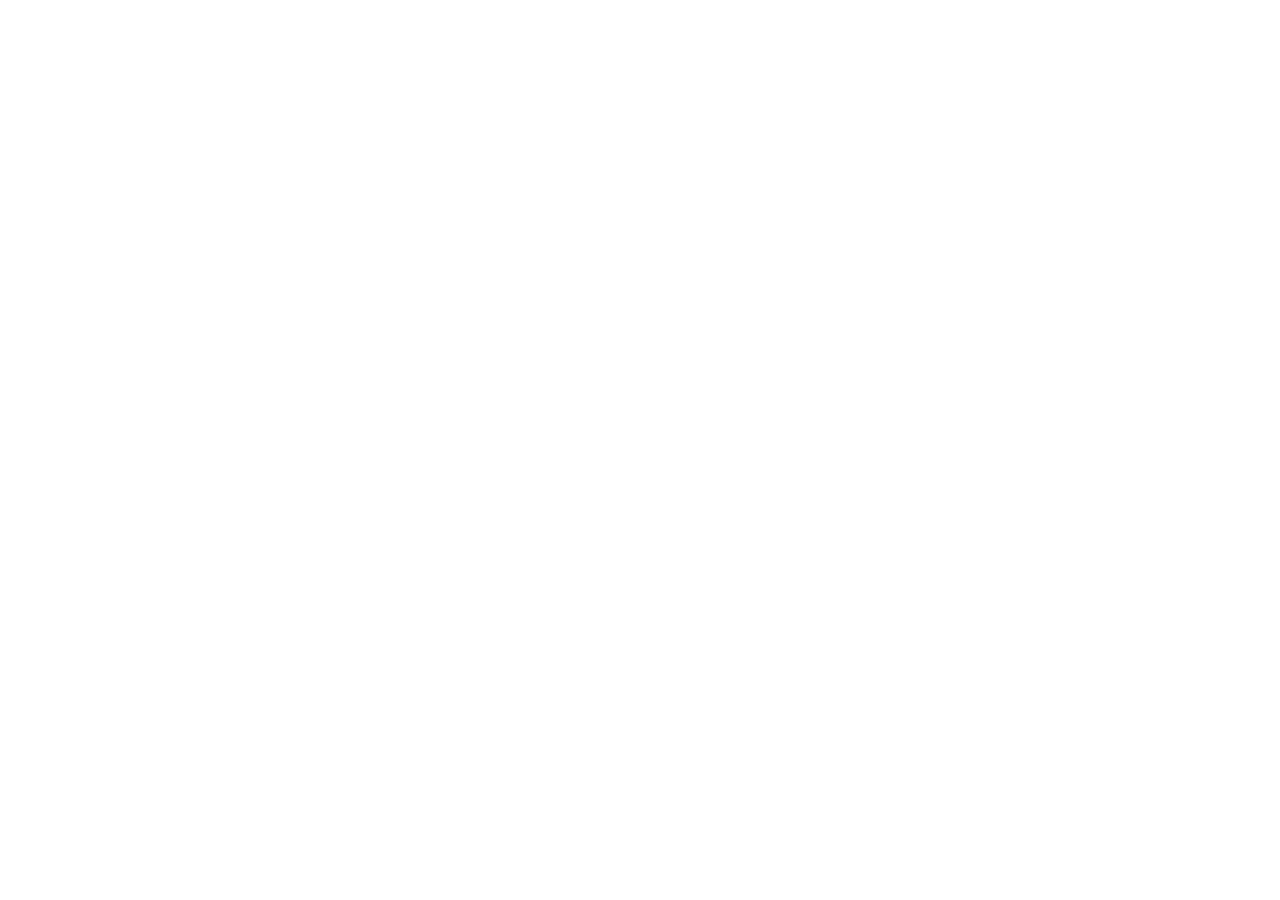
==== modulo-03-aframe/index.html @ a7b57d69 "Add files via upload" ====
<!DOCTYPE html>
<html lang="es">
<head>
  <meta charset="utf-8">
  <meta name="viewport" content="width=device-width, initial-scale=1">
  <title>Módulo 03 · A-Frame · Mirador de la camanchaca</title>
  <script src="https://aframe.io/releases/1.5.0/aframe.min.js"></script>
  <script>
    // Hotspot: al mirarlo fijo (gaze) o hacer clic, muestra/oculta su panel de información
    AFRAME.registerComponent('hotspot', {
      schema: { panel: { type: 'selector' } },
      init() {
        const panel = this.data.panel;
        panel.setAttribute('visible', false);
        this.el.addEventListener('click', () => {
          const show = !panel.getAttribute('visible');
          document.querySelectorAll('.panel').forEach((p) => p.setAttribute('visible', false));
          panel.setAttribute('visible', show);
        });
        this.el.addEventListener('mouseenter', () => this.el.setAttribute('scale', '1.25 1.25 1.25'));
        this.el.addEventListener('mouseleave', () => this.el.setAttribute('scale', '1 1 1'));
      },
    });

    // Niebla que avanza desde el mar
    AFRAME.registerComponent('neblina', {
      schema: { cantidad: { default: 60 } },
      init() {
        this.puffs = [];
        for (let i = 0; i < this.data.cantidad; i++) {
          const e = document.createElement('a-sphere');
          e.setAttribute('radius', 0.6 + Math.random() * 0.9);
          e.setAttribute('material', 'color: #ffffff; opacity: 0.12; transparent: true; shader: flat');
          e.object3D.position.set(-30 + Math.random() * 40, 2 + Math.random() * 3, -14 + Math.random() * 10);
          e.object3D.userData.v = 0.6 + Math.random() * 0.8;
          this.el.appendChild(e);
          this.puffs.push(e.object3D);
        }
      },
      tick(t, dt) {
        const s = dt / 1000;
        for (const p of this.puffs) {
          p.position.x += p.userData.v * s;
          if (p.position.x > 12) p.position.x = -30;
        }
      },
    });
  </script>
</head>
<body>
  <a-scene background="color: #cfd8dc" fog="type: linear; color: #e6ddcd; near: 10; far: 45"
           renderer="antialias: true">

    <a-assets>
      <!-- Audio ambiente opcional: agrega un archivo viento.mp3 a esta carpeta -->
      <audio id="viento" src="viento.mp3" preload="auto"></audio>
    </a-assets>

    <!-- Cámara con cursor de mirada: mirar 1.5 s sobre un hotspot equivale a un clic -->
    <a-entity position="0 1.6 0">
      <a-camera look-controls wasd-controls="enabled: false">
        <a-cursor raycaster="objects: .clickable" fuse="true" fuse-timeout="1500" color="#b5562e"
                  animation__fusing="property: scale; startEvents: fusing; from: 1 1 1; to: 0.3 0.3 0.3; dur: 1500"
                  animation__leave="property: scale; startEvents: mouseleave; to: 1 1 1; dur: 150"></a-cursor>
      </a-camera>
    </a-entity>

    <!-- Entorno: desierto, mar y cerros -->
    <a-plane rotation="-90 0 0" width="120" height="120" color="#d2b48a"></a-plane>
    <a-plane rotation="-90 0 0" width="60" height="120" position="-50 0.02 0" color="#4f7f96"></a-plane>
    <a-cone radius-bottom="9" radius-top="0" height="6" position="6 0 -16" color="#b98f62"></a-cone>
    <a-cone radius-bottom="12" radius-top="0" height="8" position="20 0 -10" color="#c8a77a"></a-cone>
    <a-cone radius-bottom="7" radius-top="0" height="5" position="-4 0 -22" color="#a87a52"></a-cone>
    <a-entity neblina="cantidad: 70"></a-entity>

    <!-- Atrapanieblas -->
    <a-entity position="0 0 -7">
      <a-cylinder radius="0.08" height="4.5" position="-2.5 2.25 0" color="#5b4636"></a-cylinder>
      <a-cylinder radius="0.08" height="4.5" position="2.5 2.25 0" color="#5b4636"></a-cylinder>
      <a-plane width="5" height="3" position="0 2.6 0" color="#22302a" opacity="0.55"
               material="side: double; transparent: true"></a-plane>
      <a-box width="5" height="0.15" depth="0.25" position="0 1.05 0" color="#9aa3a8"></a-box>
      <a-cylinder radius="0.7" height="1.2" position="3.6 0.6 0.8" color="#3d8fd1" opacity="0.8"></a-cylinder>
    </a-entity>

    <!-- Hotspots (esferas que se miran o se cliquean) y sus paneles -->
    <a-sphere class="clickable" radius="0.25" color="#b5562e" position="-3 2.2 -5"
              hotspot="panel: #p1"
              animation="property: material.opacity; from: 1; to: 0.5; dir: alternate; loop: true; dur: 900"></a-sphere>
    <a-entity id="p1" class="panel" position="-3 3.3 -4.8">
      <a-plane width="3.2" height="1.3" color="#f4ede1"></a-plane>
      <a-text value="La camanchaca\nNiebla costera del norte de Chile. Sus gotas son tan livianas que no caen como lluvia."
              color="#2b2420" width="3" position="-1.5 0 0.01" wrap-count="34"></a-text>
    </a-entity>

    <a-sphere class="clickable" radius="0.25" color="#b5562e" position="0 4.6 -6.5"
              hotspot="panel: #p2"
              animation="property: material.opacity; from: 1; to: 0.5; dir: alternate; loop: true; dur: 900"></a-sphere>
    <a-entity id="p2" class="panel" position="0 5.8 -6.3">
      <a-plane width="3.2" height="1.3" color="#f4ede1"></a-plane>
      <a-text value="Carlos Espinosa Arancibia\nFisico chileno. Tras la sequia de 1956 en Antofagasta ideo una malla para atrapar la niebla."
              color="#2b2420" width="3" position="-1.5 0 0.01" wrap-count="34"></a-text>
    </a-entity>

    <a-sphere class="clickable" radius="0.25" color="#b5562e" position="3.6 1.9 -5.8"
              hotspot="panel: #p3"
              animation="property: material.opacity; from: 1; to: 0.5; dir: alternate; loop: true; dur: 900"></a-sphere>
    <a-entity id="p3" class="panel" position="3.6 3 -5.6">
      <a-plane width="3.2" height="1.3" color="#f4ede1"></a-plane>
      <a-text value="Un regalo al mundo\nSu patente fue cedida a la UNESCO para que cualquier comunidad pudiera usarla libremente."
              color="#2b2420" width="3" position="-1.5 0 0.01" wrap-count="34"></a-text>
    </a-entity>

    <!-- Audio espacial: suena más fuerte cerca del mar (requiere viento.mp3) -->
    <a-entity position="-12 2 -6" sound="src: #viento; autoplay: true; loop: true; volume: 1.5; positional: true"></a-entity>

    <a-light type="ambient" intensity="0.7"></a-light>
    <a-light type="directional" position="5 10 4" intensity="0.9"></a-light>

    <a-text value="Mira fijo un punto naranja para descubrir la historia" align="center" color="#2b2420"
            width="6" position="0 0.6 -4"></a-text>
  </a-scene>
</body>
</html>
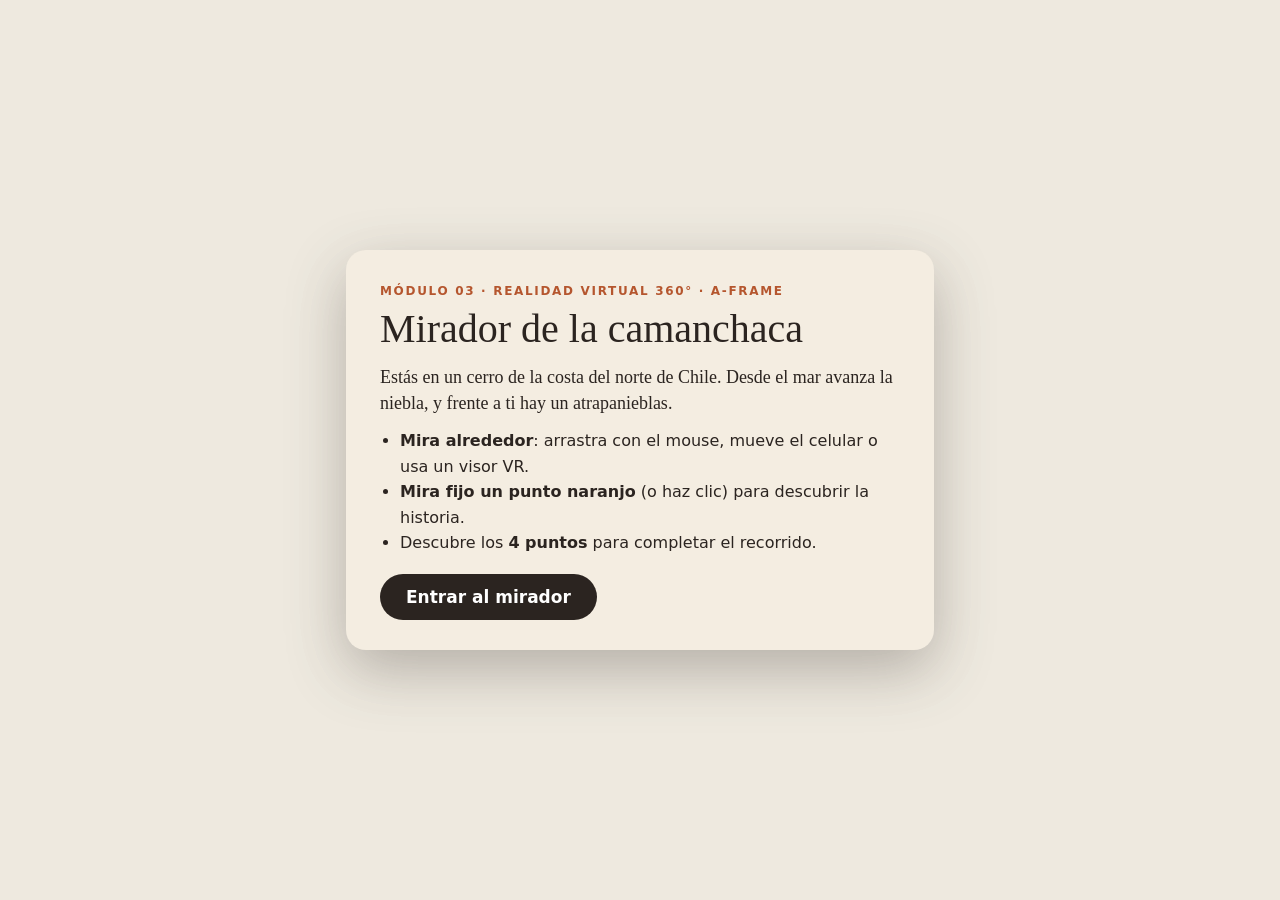
==== commit abe9a2f5: "Add files via upload" ====
--- a/modulo-03-aframe/index.html
+++ b/modulo-03-aframe/index.html
@@ -5,120 +5,422 @@
   <meta name="viewport" content="width=device-width, initial-scale=1">
   <title>Módulo 03 · A-Frame · Mirador de la camanchaca</title>
   <script src="https://aframe.io/releases/1.5.0/aframe.min.js"></script>
+  <style>
+    body { margin: 0; font-family: system-ui, sans-serif; }
+    #intro {
+      position: fixed; inset: 0; z-index: 10; display: grid; place-items: center;
+      background: rgba(233, 226, 212, .75); backdrop-filter: blur(4px); padding: 20px;
+    }
+    #intro .card {
+      max-width: 520px; background: #f4ede1; color: #2b2420; border-radius: 20px;
+      padding: 30px 34px; box-shadow: 0 20px 60px rgba(43,36,32,.3);
+    }
+    .kicker { font-size: 12px; letter-spacing: .14em; text-transform: uppercase; color: #b5562e; font-weight: 700; }
+    #intro h1 { font-family: Georgia, serif; font-weight: 400; font-size: 40px; margin: 6px 0 12px; }
+    #intro p { font-family: Georgia, serif; font-size: 18px; line-height: 1.45; margin: 0 0 10px; }
+    #intro ul { padding-left: 20px; margin: 12px 0 18px; line-height: 1.6; }
+    #intro button {
+      font: 600 17px system-ui; border-radius: 999px; padding: 13px 26px; border: 0;
+      background: #2b2420; color: #fff; cursor: pointer;
+    }
+    #intro button:hover { background: #b5562e; }
+    .hidden { display: none !important; }
+  </style>
+
   <script>
-    // Hotspot: al mirarlo fijo (gaze) o hacer clic, muestra/oculta su panel de información
+    var THREE = AFRAME.THREE;
+    const smooth = (a, b, x) => { const t = Math.min(1, Math.max(0, (x - a) / (b - a))); return t * t * (3 - 2 * t); };
+
+    // Relieve: mar al frente (z negativo), cerro costero donde está el visitante
+    function alturaEn(x, z) {
+      const costa = smooth(-48, -26, z);
+      const cerro = 7 * Math.exp(-(x * x + (z + 4) * (z + 4)) / (2 * 15 * 15));
+      const lomas = Math.sin(x * 0.18) * Math.cos(z * 0.15) * 0.8 + Math.sin(x * 0.06 + z * 0.09) * 2;
+      return -3 + costa * (5 + lomas) + cerro;
+    }
+
+    // Dibuja una tarjeta (título + texto) en un canvas: así se ven bien las tildes y la ñ
+    function dibujarTarjeta(ctx, w, h, titulo, cuerpo, etiqueta) {
+      ctx.clearRect(0, 0, w, h);
+      const r = 36;
+      ctx.fillStyle = 'rgba(244,237,225,0.96)';
+      ctx.beginPath();
+      ctx.moveTo(r, 0); ctx.arcTo(w, 0, w, h, r); ctx.arcTo(w, h, 0, h, r); ctx.arcTo(0, h, 0, 0, r); ctx.arcTo(0, 0, w, 0, r);
+      ctx.fill();
+      ctx.fillStyle = '#b5562e';
+      ctx.fillRect(0, 0, w, 10);
+      let y = 70;
+      if (etiqueta) {
+        ctx.font = '700 30px system-ui, sans-serif';
+        ctx.fillStyle = '#b5562e';
+        ctx.fillText(etiqueta.toUpperCase(), 50, y);
+        y += 72;
+      }
+      ctx.font = '400 64px Georgia, serif';
+      ctx.fillStyle = '#2b2420';
+      ctx.fillText(titulo, 50, y);
+      y += 66;
+      ctx.font = '400 42px Georgia, serif';
+      ctx.fillStyle = '#3d332c';
+      const palabras = cuerpo.split(' ');
+      let linea = '';
+      for (const p of palabras) {
+        const prueba = linea ? linea + ' ' + p : p;
+        if (ctx.measureText(prueba).width > w - 100) {
+          ctx.fillText(linea, 50, y); y += 54; linea = p;
+        } else linea = prueba;
+      }
+      if (linea) ctx.fillText(linea, 50, y);
+    }
+
+    function puntoSuave() {
+      const c = document.createElement('canvas'); c.width = c.height = 64;
+      const g = c.getContext('2d'), grd = g.createRadialGradient(32, 32, 0, 32, 32, 32);
+      grd.addColorStop(0, 'rgba(255,255,255,1)'); grd.addColorStop(.45, 'rgba(255,255,255,.5)'); grd.addColorStop(1, 'rgba(255,255,255,0)');
+      g.fillStyle = grd; g.fillRect(0, 0, 64, 64);
+      return new THREE.CanvasTexture(c);
+    }
+    const PUNTO = puntoSuave();
+
+    // ---------- Cielo con degradado ----------
+    AFRAME.registerComponent('cielo', {
+      init() {
+        const c = document.createElement('canvas'); c.width = 4; c.height = 256;
+        const g = c.getContext('2d'), grd = g.createLinearGradient(0, 0, 0, 256);
+        grd.addColorStop(0, '#6f97b8'); grd.addColorStop(0.45, '#b9c9d2'); grd.addColorStop(0.5, '#e6ddcd'); grd.addColorStop(1, '#e6ddcd');
+        g.fillStyle = grd; g.fillRect(0, 0, 4, 256);
+        const tex = new THREE.CanvasTexture(c); tex.colorSpace = THREE.SRGBColorSpace;
+        const m = new THREE.Mesh(new THREE.SphereGeometry(400, 32, 16),
+          new THREE.MeshBasicMaterial({ map: tex, side: THREE.BackSide, fog: false, depthWrite: false }));
+        this.el.setObject3D('mesh', m);
+      },
+    });
+
+    // ---------- Terreno low-poly ----------
+    AFRAME.registerComponent('terreno', {
+      init() {
+        const geo = new THREE.PlaneGeometry(260, 220, 130, 110);
+        geo.rotateX(-Math.PI / 2);
+        const pos = geo.attributes.position, colores = new Float32Array(pos.count * 3), c = new THREE.Color();
+        const arena = ['#d2b48a', '#c19a6b', '#b08359'].map((h) => new THREE.Color(h));
+        for (let i = 0; i < pos.count; i++) {
+          const x = pos.getX(i), z = pos.getZ(i), y = alturaEn(x, z);
+          pos.setY(i, y);
+          c.copy(arena[Math.floor(Math.random() * 3)]);
+          if (y < 0.5) c.lerp(new THREE.Color('#e3cfa8'), 0.7);
+          c.toArray(colores, i * 3);
+        }
+        geo.setAttribute('color', new THREE.BufferAttribute(colores, 3));
+        geo.computeVertexNormals();
+        this.el.setObject3D('mesh', new THREE.Mesh(geo, new THREE.MeshStandardMaterial({ vertexColors: true, flatShading: true, roughness: 0.95 })));
+      },
+    });
+
+    // ---------- Mar con oleaje ----------
+    AFRAME.registerComponent('mar', {
+      init() {
+        this.geo = new THREE.PlaneGeometry(500, 300, 80, 50);
+        this.geo.rotateX(-Math.PI / 2);
+        this.base = this.geo.attributes.position.array.slice();
+        const m = new THREE.Mesh(this.geo, new THREE.MeshStandardMaterial({ color: '#4f7f96', roughness: 0.35, metalness: 0.15, flatShading: true }));
+        m.position.set(0, 0, -150);
+        this.el.setObject3D('mesh', m);
+      },
+      tick(t) {
+        const p = this.geo.attributes.position.array, s = t / 1000;
+        for (let i = 0; i < p.length; i += 3) {
+          p[i + 1] = Math.sin(this.base[i] * 0.08 + s * 1.2) * 0.35 + Math.cos(this.base[i + 2] * 0.1 + s) * 0.3;
+        }
+        this.geo.attributes.position.needsUpdate = true;
+        this.geo.computeVertexNormals();
+      },
+    });
+
+    // ---------- Camanchaca: partículas que suben desde el mar ----------
+    AFRAME.registerComponent('camanchaca', {
+      schema: { cantidad: { default: 1400 } },
+      init() {
+        const n = this.data.cantidad;
+        this.pos = new Float32Array(n * 3); this.vel = new Float32Array(n);
+        for (let i = 0; i < n; i++) this.reset(i, true);
+        const geo = new THREE.BufferGeometry();
+        geo.setAttribute('position', new THREE.BufferAttribute(this.pos, 3));
+        this.geo = geo;
+        const pts = new THREE.Points(geo, new THREE.PointsMaterial({ map: PUNTO, size: 3.2, transparent: true, opacity: 0.35, depthWrite: false, color: '#ffffff' }));
+        pts.frustumCulled = false;
+        this.el.setObject3D('mesh', pts);
+      },
+      reset(i, cualquiera) {
+        this.pos[i * 3] = (Math.random() * 2 - 1) * 45;
+        this.pos[i * 3 + 1] = 3 + Math.random() * 9;
+        this.pos[i * 3 + 2] = cualquiera ? -100 + Math.random() * 120 : -100 - Math.random() * 10;
+        this.vel[i] = 2 + Math.random() * 2;
+      },
+      tick(t, dt) {
+        const s = Math.min(dt, 50) / 1000;
+        for (let i = 0; i < this.vel.length; i++) {
+          this.pos[i * 3 + 2] += this.vel[i] * s;
+          this.pos[i * 3] += Math.sin(t / 1500 + i) * 0.01;
+          if (this.pos[i * 3 + 2] > -1) this.reset(i, false);
+        }
+        this.geo.attributes.position.needsUpdate = true;
+      },
+    });
+
+    // ---------- Atrapanieblas con gotas y estanque ----------
+    AFRAME.registerComponent('atrapanieblas', {
+      init() {
+        const g = new THREE.Group(), W = 6, H = 3.6, BASE = 1.1;
+        const madera = new THREE.MeshStandardMaterial({ color: '#5b4636', roughness: 0.9 });
+        for (const s of [-1, 1]) {
+          const poste = new THREE.Mesh(new THREE.CylinderGeometry(0.08, 0.1, BASE + H + 0.5, 8), madera);
+          poste.position.set(s * W / 2, (BASE + H + 0.5) / 2, 0); g.add(poste);
+        }
+        const malla = new THREE.Mesh(new THREE.PlaneGeometry(W, H), new THREE.MeshStandardMaterial({ color: '#22302a', transparent: true, opacity: 0.5, side: THREE.DoubleSide, depthWrite: false }));
+        malla.position.y = BASE + H / 2; g.add(malla);
+        const lineas = [];
+        for (let x = -W / 2; x <= W / 2 + 1e-6; x += 0.25) lineas.push(x, BASE, 0, x, BASE + H, 0);
+        for (let y = 0; y <= H + 1e-6; y += 0.25) lineas.push(-W / 2, BASE + y, 0, W / 2, BASE + y, 0);
+        const lg = new THREE.BufferGeometry(); lg.setAttribute('position', new THREE.Float32BufferAttribute(lineas, 3));
+        g.add(new THREE.LineSegments(lg, new THREE.LineBasicMaterial({ color: '#1a2420', transparent: true, opacity: 0.7 })));
+        const canaleta = new THREE.Mesh(new THREE.BoxGeometry(W, 0.15, 0.3), new THREE.MeshStandardMaterial({ color: '#9aa3a8', metalness: 0.4 }));
+        canaleta.position.y = BASE - 0.08; g.add(canaleta);
+
+        // Estanque
+        const est = new THREE.Group(); est.position.set(W / 2 + 1.4, 0, 0.8); g.add(est);
+        const casco = new THREE.Mesh(new THREE.CylinderGeometry(0.9, 0.9, 1.6, 24, 1, true),
+          new THREE.MeshStandardMaterial({ color: '#e8eef0', transparent: true, opacity: 0.35, side: THREE.DoubleSide, depthWrite: false }));
+        casco.position.y = 0.8; est.add(casco);
+        const ag = new THREE.CylinderGeometry(0.85, 0.85, 1, 24); ag.translate(0, 0.5, 0);
+        this.agua = new THREE.Mesh(ag, new THREE.MeshStandardMaterial({ color: '#3d8fd1', transparent: true, opacity: 0.85 }));
+        this.agua.scale.y = 0.15; est.add(this.agua);
+        this.nivel = 0.15; this.nivelMeta = 0.15;
+
+        // Gotas que bajan por la malla
+        this.N = 70; this.gotas = new Float32Array(this.N * 3); this.vg = new Float32Array(this.N);
+        for (let i = 0; i < this.N; i++) this.nuevaGota(i, true);
+        this.gg = new THREE.BufferGeometry(); this.gg.setAttribute('position', new THREE.BufferAttribute(this.gotas, 3));
+        const pg = new THREE.Points(this.gg, new THREE.PointsMaterial({ map: PUNTO, size: 0.22, color: '#cfeeff', transparent: true, depthWrite: false }));
+        pg.frustumCulled = false; g.add(pg);
+        this.BASE = BASE; this.H = H; this.W = W;
+        this.el.setObject3D('mesh', g);
+        this.el.sceneEl.addEventListener('llenar-estanque', () => (this.nivelMeta = 1.5));
+      },
+      nuevaGota(i, cualquiera) {
+        this.gotas[i * 3] = (Math.random() - 0.5) * 5.8;
+        this.gotas[i * 3 + 1] = 1.1 + (cualquiera ? Math.random() : 1) * 3.6;
+        this.gotas[i * 3 + 2] = 0.03;
+        this.vg[i] = 0.15 + Math.random() * 0.4;
+      },
+      tick(t, dt) {
+        const s = Math.min(dt, 50) / 1000;
+        for (let i = 0; i < this.N; i++) {
+          this.gotas[i * 3 + 1] -= this.vg[i] * s;
+          if (this.gotas[i * 3 + 1] < this.BASE) this.nuevaGota(i, false);
+        }
+        this.gg.attributes.position.needsUpdate = true;
+        this.nivel += (this.nivelMeta - this.nivel) * s * 0.6;
+        this.agua.scale.y = this.nivel + Math.sin(t / 900) * 0.02;
+      },
+    });
+
+    // ---------- Panel de texto (canvas) ----------
+    AFRAME.registerComponent('panel', {
+      schema: { titulo: { default: '' }, texto: { default: '' }, etiqueta: { default: '' }, ancho: { default: 4.2 }, alto: { default: 520 } },
+      init() {
+        const c = document.createElement('canvas'); c.width = 1024; c.height = this.data.alto;
+        this.canvas = c;
+        dibujarTarjeta(c.getContext('2d'), c.width, c.height, this.data.titulo, this.data.texto, this.data.etiqueta);
+        const tex = new THREE.CanvasTexture(c); tex.colorSpace = THREE.SRGBColorSpace; tex.anisotropy = 4;
+        this.tex = tex;
+        const a = this.data.ancho;
+        this.el.setObject3D('mesh', new THREE.Mesh(new THREE.PlaneGeometry(a, a * c.height / c.width),
+          new THREE.MeshBasicMaterial({ map: tex, transparent: true, side: THREE.DoubleSide, fog: false })));
+      },
+      redibujar(titulo, texto, etiqueta) {
+        dibujarTarjeta(this.canvas.getContext('2d'), this.canvas.width, this.canvas.height, titulo, texto, etiqueta);
+        this.tex.needsUpdate = true;
+      },
+    });
+
+    // Mira siempre hacia la cámara (solo gira en Y)
+    AFRAME.registerComponent('mirar-camara', {
+      tick() {
+        const cam = this.el.sceneEl.camera; if (!cam) return;
+        const p = new THREE.Vector3(); cam.getWorldPosition(p);
+        const o = this.el.object3D, w = new THREE.Vector3(); o.getWorldPosition(w);
+        o.rotation.y = Math.atan2(p.x - w.x, p.z - w.z);
+      },
+    });
+
+    // ---------- Hotspot: mirar fijo o clic abre su panel ----------
     AFRAME.registerComponent('hotspot', {
       schema: { panel: { type: 'selector' } },
       init() {
-        const panel = this.data.panel;
+        const el = this.el, panel = this.data.panel;
         panel.setAttribute('visible', false);
-        this.el.addEventListener('click', () => {
-          const show = !panel.getAttribute('visible');
+        el.addEventListener('click', () => {
+          const mostrar = !panel.getAttribute('visible');
           document.querySelectorAll('.panel').forEach((p) => p.setAttribute('visible', false));
-          panel.setAttribute('visible', show);
+          panel.setAttribute('visible', mostrar);
+          if (mostrar && !el.dataset.visto) {
+            el.dataset.visto = '1';
+            el.setAttribute('material', 'color', '#3d8fd1');
+            el.sceneEl.emit('descubierto');
+          }
         });
-        this.el.addEventListener('mouseenter', () => this.el.setAttribute('scale', '1.25 1.25 1.25'));
-        this.el.addEventListener('mouseleave', () => this.el.setAttribute('scale', '1 1 1'));
-      },
-    });
-
-    // Niebla que avanza desde el mar
-    AFRAME.registerComponent('neblina', {
-      schema: { cantidad: { default: 60 } },
-      init() {
-        this.puffs = [];
-        for (let i = 0; i < this.data.cantidad; i++) {
-          const e = document.createElement('a-sphere');
-          e.setAttribute('radius', 0.6 + Math.random() * 0.9);
-          e.setAttribute('material', 'color: #ffffff; opacity: 0.12; transparent: true; shader: flat');
-          e.object3D.position.set(-30 + Math.random() * 40, 2 + Math.random() * 3, -14 + Math.random() * 10);
-          e.object3D.userData.v = 0.6 + Math.random() * 0.8;
-          this.el.appendChild(e);
-          this.puffs.push(e.object3D);
-        }
+        el.addEventListener('mouseenter', () => el.setAttribute('scale', '1.3 1.3 1.3'));
+        el.addEventListener('mouseleave', () => el.setAttribute('scale', '1 1 1'));
+      },
+    });
+
+    // ---------- Recorrido: contador y final ----------
+    AFRAME.registerComponent('recorrido', {
+      schema: { total: { default: 4 } },
+      init() {
+        this.vistos = 0;
+        this.hud = document.querySelector('#hud');
+        this.el.addEventListener('descubierto', () => {
+          this.vistos++;
+          const fin = this.vistos >= this.data.total;
+          this.hud.components.panel.redibujar(
+            fin ? '¡Recorrido completo!' : `${this.vistos} de ${this.data.total}`,
+            fin ? 'Mira hacia el estanque: el agua de la niebla hace florecer el cerro.' : 'Busca los puntos naranjos y míralos fijo para descubrir la historia.',
+            'Mirador de la camanchaca');
+          if (fin) {
+            this.el.emit('llenar-estanque');
+            document.querySelector('#flores').emit('florecer');
+            setTimeout(() => document.querySelector('#final').setAttribute('visible', true), 2500);
+          }
+        });
+      },
+    });
+
+    // ---------- Flores que aparecen al final ----------
+    AFRAME.registerComponent('flores', {
+      schema: { cantidad: { default: 260 } },
+      init() {
+        const n = this.data.cantidad;
+        const mesh = new THREE.InstancedMesh(new THREE.IcosahedronGeometry(0.16, 0),
+          new THREE.MeshStandardMaterial({ flatShading: true }), n);
+        const colores = ['#d9539a', '#b35bc9', '#f2c94c', '#f28c6a', '#ffffff', '#6a9a48'];
+        this.items = [];
+        const c = new THREE.Color();
+        for (let i = 0; i < n; i++) {
+          let a, r, x, z;
+          do { a = Math.random() * Math.PI * 2; r = 2 + Math.random() * 16; x = Math.cos(a) * r; z = -4 + Math.sin(a) * r; }
+          while (Math.hypot(x, z - 3) < 4.5);
+          this.items.push({ p: new THREE.Vector3(x, alturaEn(x, z) + 0.1, z), d: r, k: 0.5 + Math.random() * 0.6 });
+          mesh.setColorAt(i, c.set(colores[i % colores.length]));
+        }
+        this.mesh = mesh; this.t = -1;
+        this.aplicar(0);
+        this.el.setObject3D('mesh', mesh);
+        this.el.addEventListener('florecer', () => (this.t = 0));
+      },
+      aplicar(radio) {
+        const m = new THREE.Matrix4(), q = new THREE.Quaternion(), s = new THREE.Vector3();
+        this.items.forEach((it, i) => {
+          s.setScalar(Math.max(0.0001, smooth(it.d, it.d + 2, radio) * it.k));
+          m.compose(it.p, q, s); this.mesh.setMatrixAt(i, m);
+        });
+        this.mesh.instanceMatrix.needsUpdate = true;
       },
       tick(t, dt) {
-        const s = dt / 1000;
-        for (const p of this.puffs) {
-          p.position.x += p.userData.v * s;
-          if (p.position.x > 12) p.position.x = -30;
-        }
+        if (this.t < 0 || this.t > 1) return;
+        this.t += dt / 6000;
+        this.aplicar(this.t * 20);
+      },
+    });
+
+    // Coloca una entidad sobre el terreno
+    AFRAME.registerComponent('sobre-terreno', {
+      schema: { y: { default: 0 } },
+      init() {
+        const p = this.el.object3D.position;
+        p.y = alturaEn(p.x, p.z) + this.data.y;
       },
     });
   </script>
 </head>
 <body>
-  <a-scene background="color: #cfd8dc" fog="type: linear; color: #e6ddcd; near: 10; far: 45"
-           renderer="antialias: true">
-
+  <section id="intro">
+    <div class="card">
+      <span class="kicker">Módulo 03 · Realidad virtual 360° · A-Frame</span>
+      <h1>Mirador de la camanchaca</h1>
+      <p>Estás en un cerro de la costa del norte de Chile. Desde el mar avanza la niebla, y frente a ti hay un atrapanieblas.</p>
+      <ul>
+        <li><b>Mira alrededor</b>: arrastra con el mouse, mueve el celular o usa un visor VR.</li>
+        <li><b>Mira fijo un punto naranjo</b> (o haz clic) para descubrir la historia.</li>
+        <li>Descubre los <b>4 puntos</b> para completar el recorrido.</li>
+      </ul>
+      <button id="entrar">Entrar al mirador</button>
+    </div>
+  </section>
+
+  <a-scene fog="type: linear; color: #e6ddcd; near: 25; far: 130" renderer="antialias: true; colorManagement: true"
+           recorrido="total: 4" vr-mode-ui="enabled: true">
     <a-assets>
-      <!-- Audio ambiente opcional: agrega un archivo viento.mp3 a esta carpeta -->
       <audio id="viento" src="viento.mp3" preload="auto"></audio>
     </a-assets>
 
-    <!-- Cámara con cursor de mirada: mirar 1.5 s sobre un hotspot equivale a un clic -->
-    <a-entity position="0 1.6 0">
-      <a-camera look-controls wasd-controls="enabled: false">
+    <a-entity cielo></a-entity>
+    <a-entity terreno></a-entity>
+    <a-entity mar></a-entity>
+    <a-entity camanchaca="cantidad: 1400"></a-entity>
+    <a-entity position="0 0 -6" sobre-terreno="y: -0.1" atrapanieblas></a-entity>
+    <a-entity id="flores" flores></a-entity>
+
+    <a-light type="hemisphere" color="#fdf3e1" ground-color="#8a6f52" intensity="1.1"></a-light>
+    <a-light type="directional" color="#fff1d6" position="6 10 4" intensity="1.4"></a-light>
+
+    <!-- Visitante -->
+    <a-entity id="rig" position="0 0 3" sobre-terreno="y: 0">
+      <a-camera look-controls wasd-controls="enabled: false" position="0 1.6 0">
         <a-cursor raycaster="objects: .clickable" fuse="true" fuse-timeout="1500" color="#b5562e"
                   animation__fusing="property: scale; startEvents: fusing; from: 1 1 1; to: 0.3 0.3 0.3; dur: 1500"
                   animation__leave="property: scale; startEvents: mouseleave; to: 1 1 1; dur: 150"></a-cursor>
+        <a-entity id="hud" position="0 -0.6 -1.4" scale="0.3 0.3 0.3"
+                  panel="titulo: 0 de 4; texto: Busca los puntos naranjos y míralos fijo para descubrir la historia.; etiqueta: Mirador de la camanchaca; ancho: 2; alto: 330"></a-entity>
       </a-camera>
     </a-entity>
 
-    <!-- Entorno: desierto, mar y cerros -->
-    <a-plane rotation="-90 0 0" width="120" height="120" color="#d2b48a"></a-plane>
-    <a-plane rotation="-90 0 0" width="60" height="120" position="-50 0.02 0" color="#4f7f96"></a-plane>
-    <a-cone radius-bottom="9" radius-top="0" height="6" position="6 0 -16" color="#b98f62"></a-cone>
-    <a-cone radius-bottom="12" radius-top="0" height="8" position="20 0 -10" color="#c8a77a"></a-cone>
-    <a-cone radius-bottom="7" radius-top="0" height="5" position="-4 0 -22" color="#a87a52"></a-cone>
-    <a-entity neblina="cantidad: 70"></a-entity>
-
-    <!-- Atrapanieblas -->
-    <a-entity position="0 0 -7">
-      <a-cylinder radius="0.08" height="4.5" position="-2.5 2.25 0" color="#5b4636"></a-cylinder>
-      <a-cylinder radius="0.08" height="4.5" position="2.5 2.25 0" color="#5b4636"></a-cylinder>
-      <a-plane width="5" height="3" position="0 2.6 0" color="#22302a" opacity="0.55"
-               material="side: double; transparent: true"></a-plane>
-      <a-box width="5" height="0.15" depth="0.25" position="0 1.05 0" color="#9aa3a8"></a-box>
-      <a-cylinder radius="0.7" height="1.2" position="3.6 0.6 0.8" color="#3d8fd1" opacity="0.8"></a-cylinder>
-    </a-entity>
-
-    <!-- Hotspots (esferas que se miran o se cliquean) y sus paneles -->
-    <a-sphere class="clickable" radius="0.25" color="#b5562e" position="-3 2.2 -5"
-              hotspot="panel: #p1"
-              animation="property: material.opacity; from: 1; to: 0.5; dir: alternate; loop: true; dur: 900"></a-sphere>
-    <a-entity id="p1" class="panel" position="-3 3.3 -4.8">
-      <a-plane width="3.2" height="1.3" color="#f4ede1"></a-plane>
-      <a-text value="La camanchaca\nNiebla costera del norte de Chile. Sus gotas son tan livianas que no caen como lluvia."
-              color="#2b2420" width="3" position="-1.5 0 0.01" wrap-count="34"></a-text>
-    </a-entity>
-
-    <a-sphere class="clickable" radius="0.25" color="#b5562e" position="0 4.6 -6.5"
-              hotspot="panel: #p2"
-              animation="property: material.opacity; from: 1; to: 0.5; dir: alternate; loop: true; dur: 900"></a-sphere>
-    <a-entity id="p2" class="panel" position="0 5.8 -6.3">
-      <a-plane width="3.2" height="1.3" color="#f4ede1"></a-plane>
-      <a-text value="Carlos Espinosa Arancibia\nFisico chileno. Tras la sequia de 1956 en Antofagasta ideo una malla para atrapar la niebla."
-              color="#2b2420" width="3" position="-1.5 0 0.01" wrap-count="34"></a-text>
-    </a-entity>
-
-    <a-sphere class="clickable" radius="0.25" color="#b5562e" position="3.6 1.9 -5.8"
-              hotspot="panel: #p3"
-              animation="property: material.opacity; from: 1; to: 0.5; dir: alternate; loop: true; dur: 900"></a-sphere>
-    <a-entity id="p3" class="panel" position="3.6 3 -5.6">
-      <a-plane width="3.2" height="1.3" color="#f4ede1"></a-plane>
-      <a-text value="Un regalo al mundo\nSu patente fue cedida a la UNESCO para que cualquier comunidad pudiera usarla libremente."
-              color="#2b2420" width="3" position="-1.5 0 0.01" wrap-count="34"></a-text>
-    </a-entity>
-
-    <!-- Audio espacial: suena más fuerte cerca del mar (requiere viento.mp3) -->
-    <a-entity position="-12 2 -6" sound="src: #viento; autoplay: true; loop: true; volume: 1.5; positional: true"></a-entity>
-
-    <a-light type="ambient" intensity="0.7"></a-light>
-    <a-light type="directional" position="5 10 4" intensity="0.9"></a-light>
-
-    <a-text value="Mira fijo un punto naranja para descubrir la historia" align="center" color="#2b2420"
-            width="6" position="0 0.6 -4"></a-text>
+    <!-- Hotspots -->
+    <a-sphere class="clickable" radius="0.28" color="#b5562e" transparent="true" position="-7 0 -14" sobre-terreno="y: 4"
+              hotspot="panel: #p1" animation="property: material.opacity; from: 1; to: 0.55; dir: alternate; loop: true; dur: 800"></a-sphere>
+    <a-entity id="p1" class="panel" position="-7 0 -14" sobre-terreno="y: 5.8" mirar-camara
+              panel="etiqueta: 1 · La camanchaca; titulo: Agua que flota; texto: Casi todas las mañanas una niebla espesa llega desde el Pacífico y cubre los cerros de la costa. Sus gotas son tan livianas que no alcanzan a caer como lluvia."></a-entity>
+
+    <a-sphere class="clickable" radius="0.28" color="#b5562e" transparent="true" position="0 0 -6" sobre-terreno="y: 5.7"
+              hotspot="panel: #p2" animation="property: material.opacity; from: 1; to: 0.55; dir: alternate; loop: true; dur: 800"></a-sphere>
+    <a-entity id="p2" class="panel" position="0 0 -5.6" sobre-terreno="y: 7.5" mirar-camara
+              panel="etiqueta: 2 · El inventor; titulo: Carlos Espinosa Arancibia; texto: Físico chileno. En 1956, durante una sequía en Antofagasta, pensó: si la niebla no cae, hay que salir a atraparla."></a-entity>
+
+    <a-sphere class="clickable" radius="0.28" color="#b5562e" transparent="true" position="4.6 0 -4.6" sobre-terreno="y: 2.4"
+              hotspot="panel: #p3" animation="property: material.opacity; from: 1; to: 0.55; dir: alternate; loop: true; dur: 800"></a-sphere>
+    <a-entity id="p3" class="panel" position="5.4 0 -4" sobre-terreno="y: 4.2" mirar-camara
+              panel="etiqueta: 3 · Cómo funciona; titulo: Una malla y el viento; texto: Las gotas chocan con los hilos de la malla, se juntan, escurren a una canaleta y bajan a un estanque. No usa bombas ni electricidad."></a-entity>
+
+    <a-sphere class="clickable" radius="0.28" color="#b5562e" transparent="true" position="9 0 2" sobre-terreno="y: 2"
+              hotspot="panel: #p4" animation="property: material.opacity; from: 1; to: 0.55; dir: alternate; loop: true; dur: 800"></a-sphere>
+    <a-entity id="p4" class="panel" position="9 0 2" sobre-terreno="y: 3.8" mirar-camara
+              panel="etiqueta: 4 · El legado; titulo: Un regalo para el mundo; texto: La patente del atrapanieblas fue cedida a la UNESCO para que cualquier comunidad pudiera usarla libremente, en Chile y en zonas áridas de todo el mundo."></a-entity>
+
+    <!-- Mensaje final -->
+    <a-entity id="final" visible="false" position="0 0 -1.5" sobre-terreno="y: 3.1" mirar-camara
+              panel="etiqueta: Chile Re-Descubre; titulo: Hecho en Chile; texto: El agua estaba en el aire. Bastó una idea, una malla y el viento para que el desierto volviera a florecer.; ancho: 3"></a-entity>
+
+    <!-- Sonido espacial: viento desde el mar -->
+    <a-entity id="sonido" position="0 4 -40"
+              sound="src: #viento; autoplay: false; loop: true; volume: 4; positional: true; refDistance: 8; rolloffFactor: 0.6"></a-entity>
   </a-scene>
+
+  <script>
+    document.getElementById('entrar').addEventListener('click', () => {
+      document.getElementById('intro').classList.add('hidden');
+      const s = document.getElementById('sonido').components.sound;
+      if (s) s.playSound();
+    });
+  </script>
 </body>
 </html>
